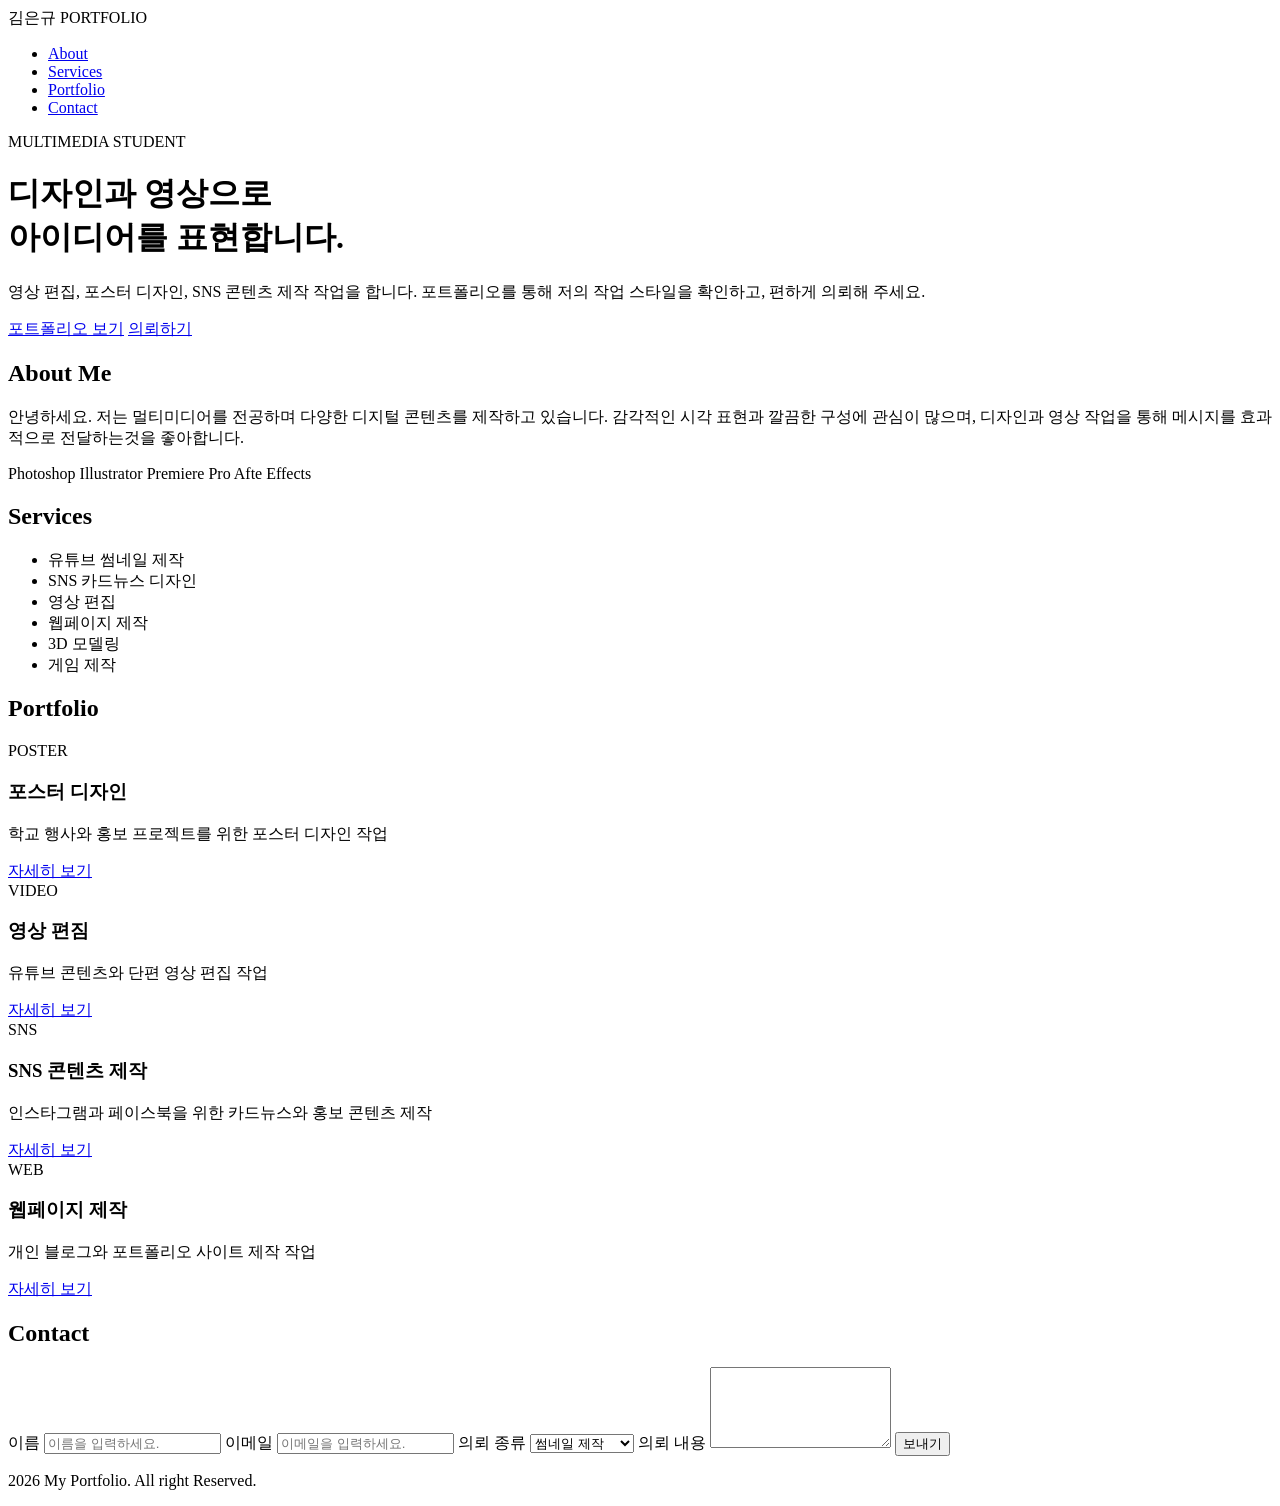
==== index.html @ 5b33d958 "Add files via upload" ====
<!DOCTYPE html>
<html lang="en">
    <head>
        <meta charset="UTF-8">
        <meta name="viewport" content="width=device-width, initial-scale=1.0">
        <title>My Portfolio</title>
        
        <body>
            <nav>
            <div>김은규 PORTFOLIO</div>
            <ul>
                <li><a href="#"> About  </a></li>
                <li><a href="#"> Services </a></li>
                <li><a href="#"> Portfolio </a></li>
                <li><a href="#"> Contact </a></li>
            </ul>
            </nav>


            <header>
            <div>
                <p> MULTIMEDIA STUDENT</p>
                <h1>디자인과 영상으로<br> 아이디어를 표현합니다.</h1>
                <p> 영상 편집, 포스터 디자인, SNS 콘텐츠 제작 작업을 합니다. 포트폴리오를 통해 저의 작업 스타일을 확인하고, 편하게 의뢰해 주세요.</p>
                
                <div>
                    <a href="#">포트폴리오 보기</a>
                    <a href="#">의뢰하기</a>
                </div>
            </div>
            </header>

            <section id="about">
            <h2>About Me</h2>
            <p> 안녕하세요. 저는 멀티미디어를 전공하며 다양한 디지털 콘텐츠를 제작하고 있습니다.
                감각적인 시각 표현과 깔끔한 구성에 관심이 많으며, 디자인과 영상 작업을 통해 메시지를 효과적으로 전달하는것을 좋아합니다.
            </p>

            <div>
                <span>Photoshop</span>
                <span>Illustrator</span>
                <span>Premiere Pro</span>
                <span>Afte Effects</span>
            </div>

            </section>

            <section id="services"> 
                <h2>Services</h2>
                <ul>
                    <li>유튜브 썸네일 제작</li>
                    <li>SNS 카드뉴스 디자인</li>
                    <li>영상 편집</li>
                    <li>웹페이지 제작</li>
                    <li>3D 모델링</li>
                    <li>게임 제작</li>
                </ul>
                
            </section>

            <section id=" portfolio">
            <h2>Portfolio</h2>    
            
            <div class="portfolio-grid">
                <div class="card">
                    <div>POSTER</div>
                    <h3>포스터 디자인</h3>
                    <p>학교 행사와 홍보 프로젝트를 위한 포스터 디자인 작업</p>    
                    <a href="#">자세히 보기</a>
                </div>

                <div class="card">
                    <div>VIDEO</div>
                    <h3>영상 편짐</h3>
                    <p>유튜브 콘텐츠와 단편 영상 편집 작업</p>
                    <a href="#">자세히 보기</a>
                
                
                </div>

            <div class="card">
                <div>SNS</div>
                    <h3>SNS 콘텐츠 제작</h3>
                    <p>인스타그램과 페이스북을 위한 카드뉴스와 홍보 콘텐츠 제작</p>
                    <a href="#">자세히 보기</a>
            </div>

            <div class="card">
                <div>WEB</div>
                    <h3>웹페이지 제작</h3>
                    <p>개인 블로그와 포트폴리오 사이트 제작 작업</p>
                    <a href="#">자세히 보기</a>


            </div>

            </div>



            </section>

            <section id="contact"> 
                <h2>Contact</h2>

                <form>
                    <label for="name">이름</label>
                    <input type="text" name="name" placeholder="이름을 입력하세요.">

                    <label for="email">이메일</label>
                    <input type="email" name="email" placeholder="이메일을 입력하세요.">

                    <label for="type">의뢰 종류</label>
                    <select name="type">
                        <option>썸네일 제작</option>
                        <option>포스터 디자인</option>
                        <option>영상 편집</option>
                        <option>웹페이지 제작</option>

                    </select>

                    <label for="message">의뢰 내용</label>
                    <textarea name="message" placeholder="의뢰할 내용을 입력하세요." rows="5">
                    </textarea>

                    <input type="submit" value="보내기">


                </form>

            </section>

            <footer>
                <p> 2026 My Portfolio. All right Reserved.</p>
            </footer>



        </body>
    </head>
</html>
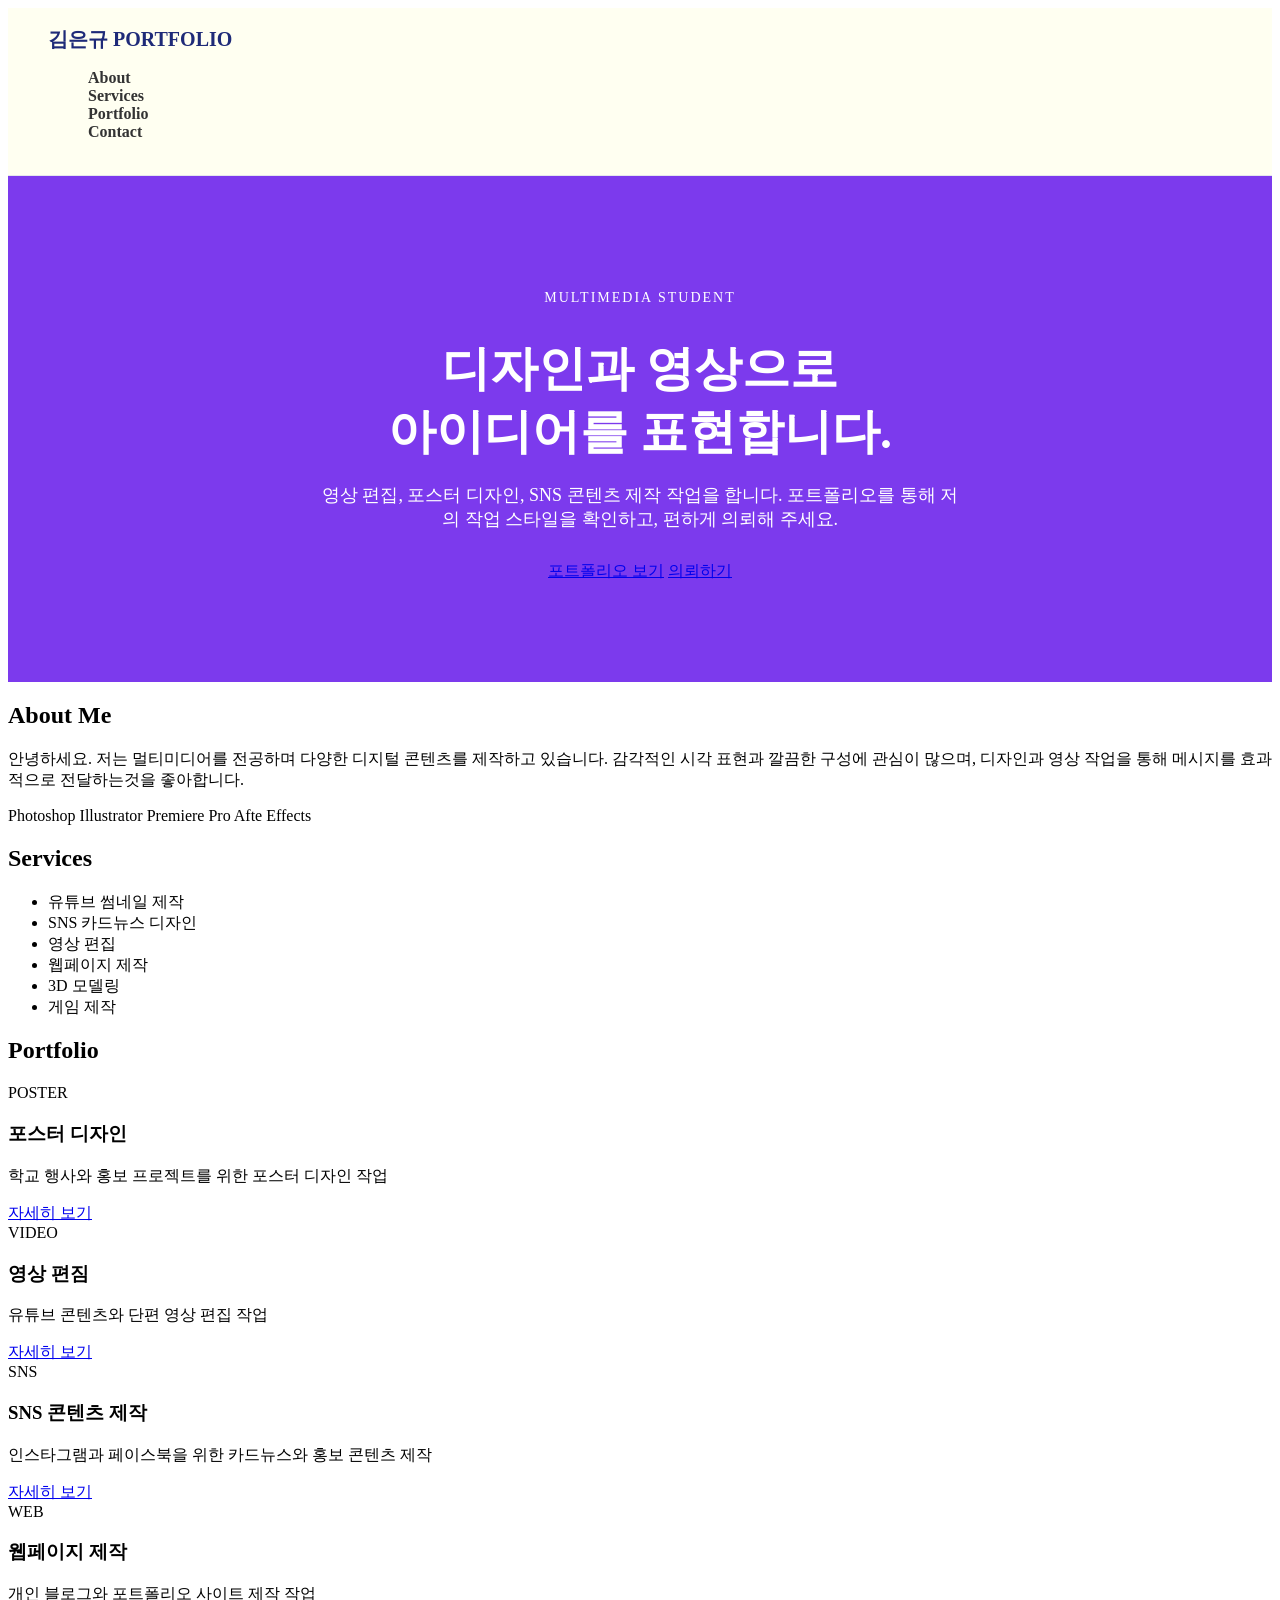
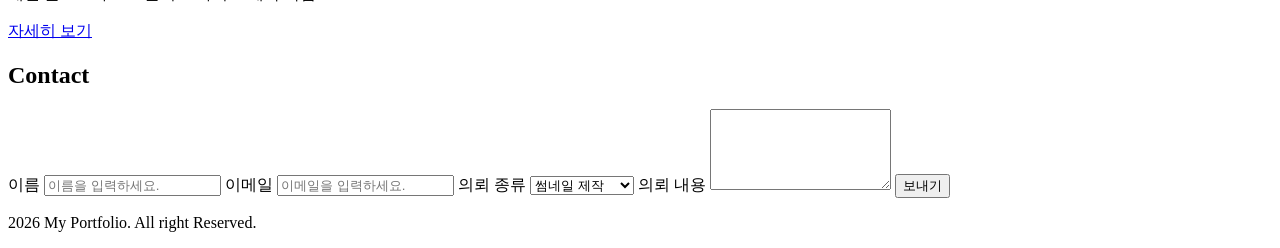
==== commit 20dfcc7e: "Add files via upload" ====
--- a/index.html
+++ b/index.html
@@ -4,10 +4,12 @@
         <meta charset="UTF-8">
         <meta name="viewport" content="width=device-width, initial-scale=1.0">
         <title>My Portfolio</title>
-        
+        <link rel="stylesheet" href="style.css"
+    </head>
         <body>
             <nav>
-            <div>김은규 PORTFOLIO</div>
+            <div class="logo">
+                김은규 PORTFOLIO</div>
             <ul>
                 <li><a href="#"> About  </a></li>
                 <li><a href="#"> Services </a></li>
@@ -17,13 +19,13 @@
             </nav>
 
 
-            <header>
-            <div>
-                <p> MULTIMEDIA STUDENT</p>
+            <header class="hero">
+            <div class="hero-text">
+                <p class="small-title"> MULTIMEDIA STUDENT</p>
                 <h1>디자인과 영상으로<br> 아이디어를 표현합니다.</h1>
-                <p> 영상 편집, 포스터 디자인, SNS 콘텐츠 제작 작업을 합니다. 포트폴리오를 통해 저의 작업 스타일을 확인하고, 편하게 의뢰해 주세요.</p>
+                <p class="hero-description"> 영상 편집, 포스터 디자인, SNS 콘텐츠 제작 작업을 합니다. 포트폴리오를 통해 저의 작업 스타일을 확인하고, 편하게 의뢰해 주세요.</p>
                 
-                <div>
+                <div class="hero-buttons">
                     <a href="#">포트폴리오 보기</a>
                     <a href="#">의뢰하기</a>
                 </div>
@@ -137,7 +139,6 @@
 
 
         </body>
-    </head>
 </html>
 
 
--- a/style.css
+++ b/style.css
@@ -0,0 +1,69 @@
+nav {
+    background-color: #fffff1;
+    border-bottom: 1px solid #e5e7eb;
+    padding: 18px 40px;
+}
+
+nav ul {
+    list-style: none;
+}
+
+nav ul li a {
+    text-decoration: none;
+    color: #333;
+    font-weight: bold;
+}
+
+nav ul li a:hover {
+    color: #7c3aed;
+}
+
+.logo {
+    font-size: 20px;
+    font-weight: bold;
+    color: #1e2a78;
+}
+
+.hero {
+    background-color: #7c3aed;
+    color: white;
+    padding: 100px 20px;
+    text-align: center;
+}
+
+.small-title {
+    font-size: 14px;
+    letter-spacing: 2px;
+    margin-bottom: 15px;
+}
+
+.hero h1 {
+    font-size: 48px;
+    margin-bottom: 20px;
+    line-height: 1.3;
+}
+
+.hero-description {
+    font-size: 18px;
+    width: 650px;
+    margin: 0 auto 30px auto;
+}
+
+
+
+
+
+
+
+
+
+
+
+
+
+
+
+
+
+
+
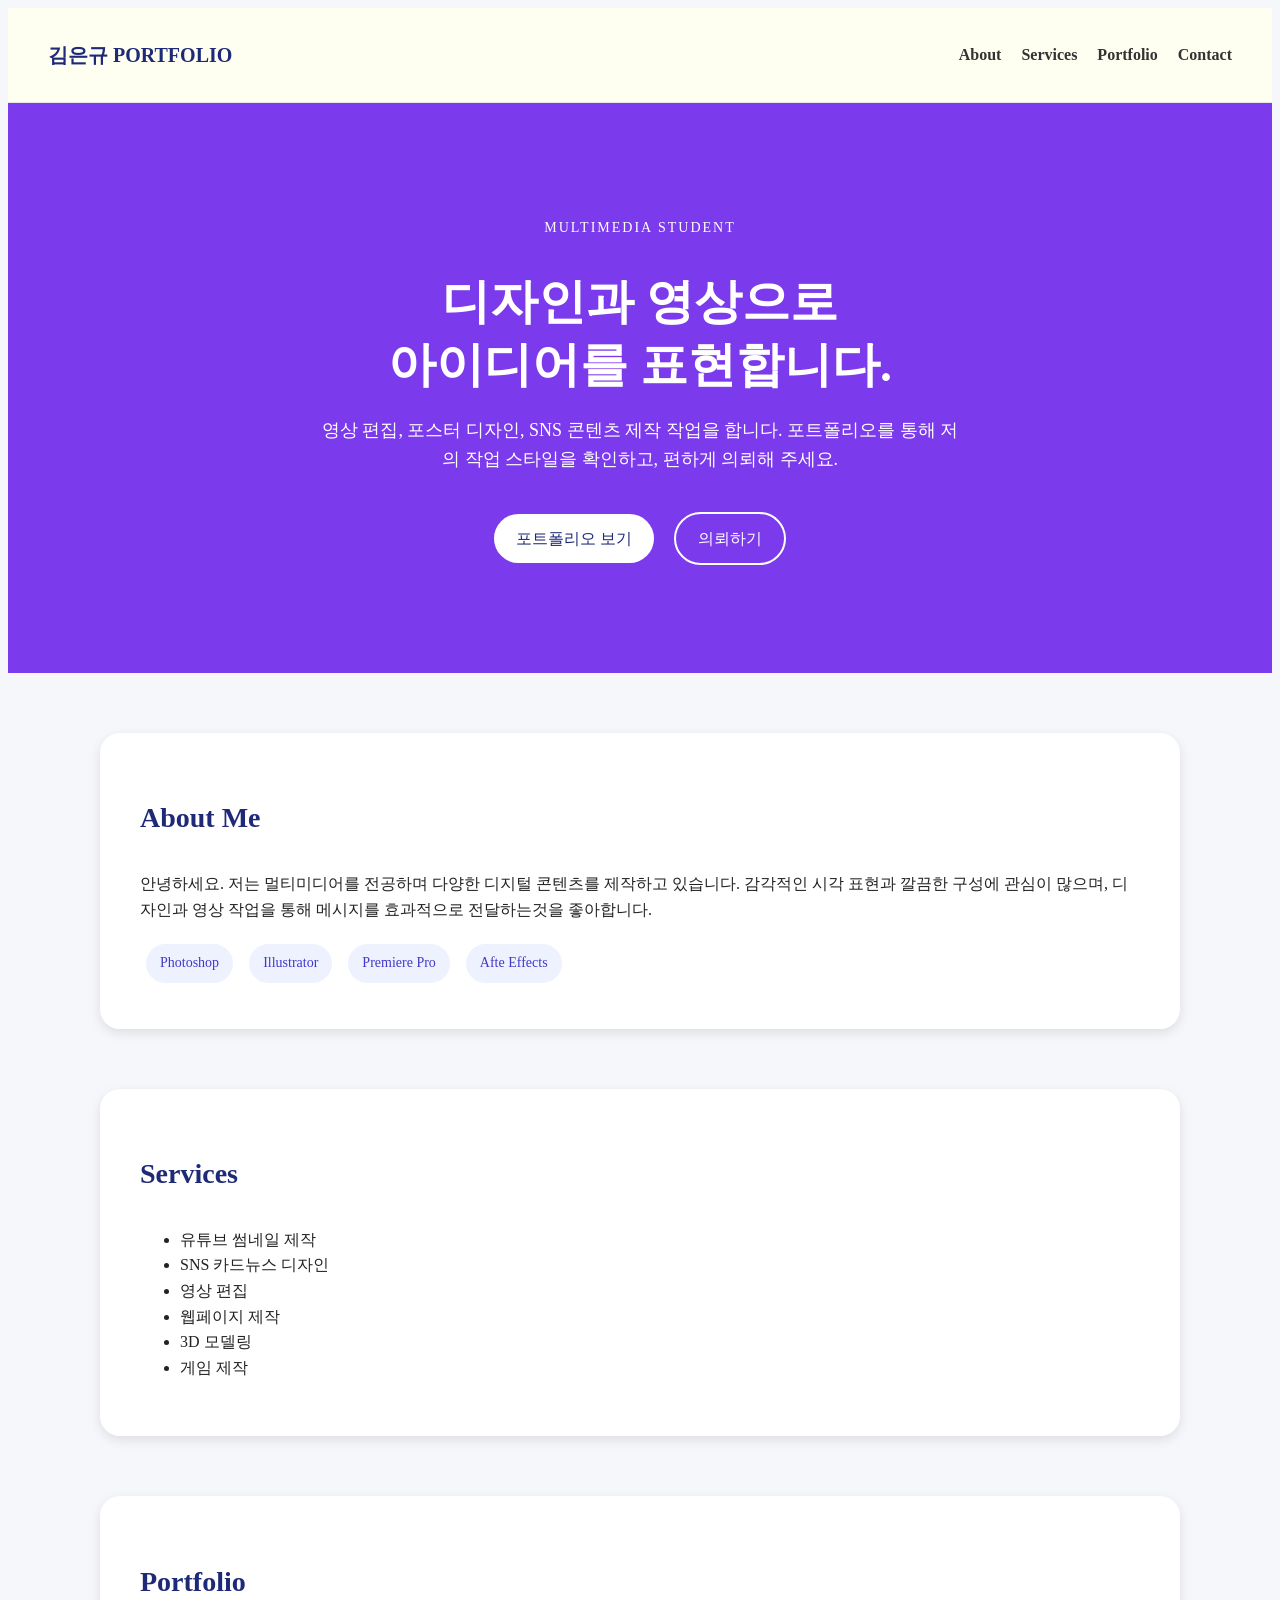
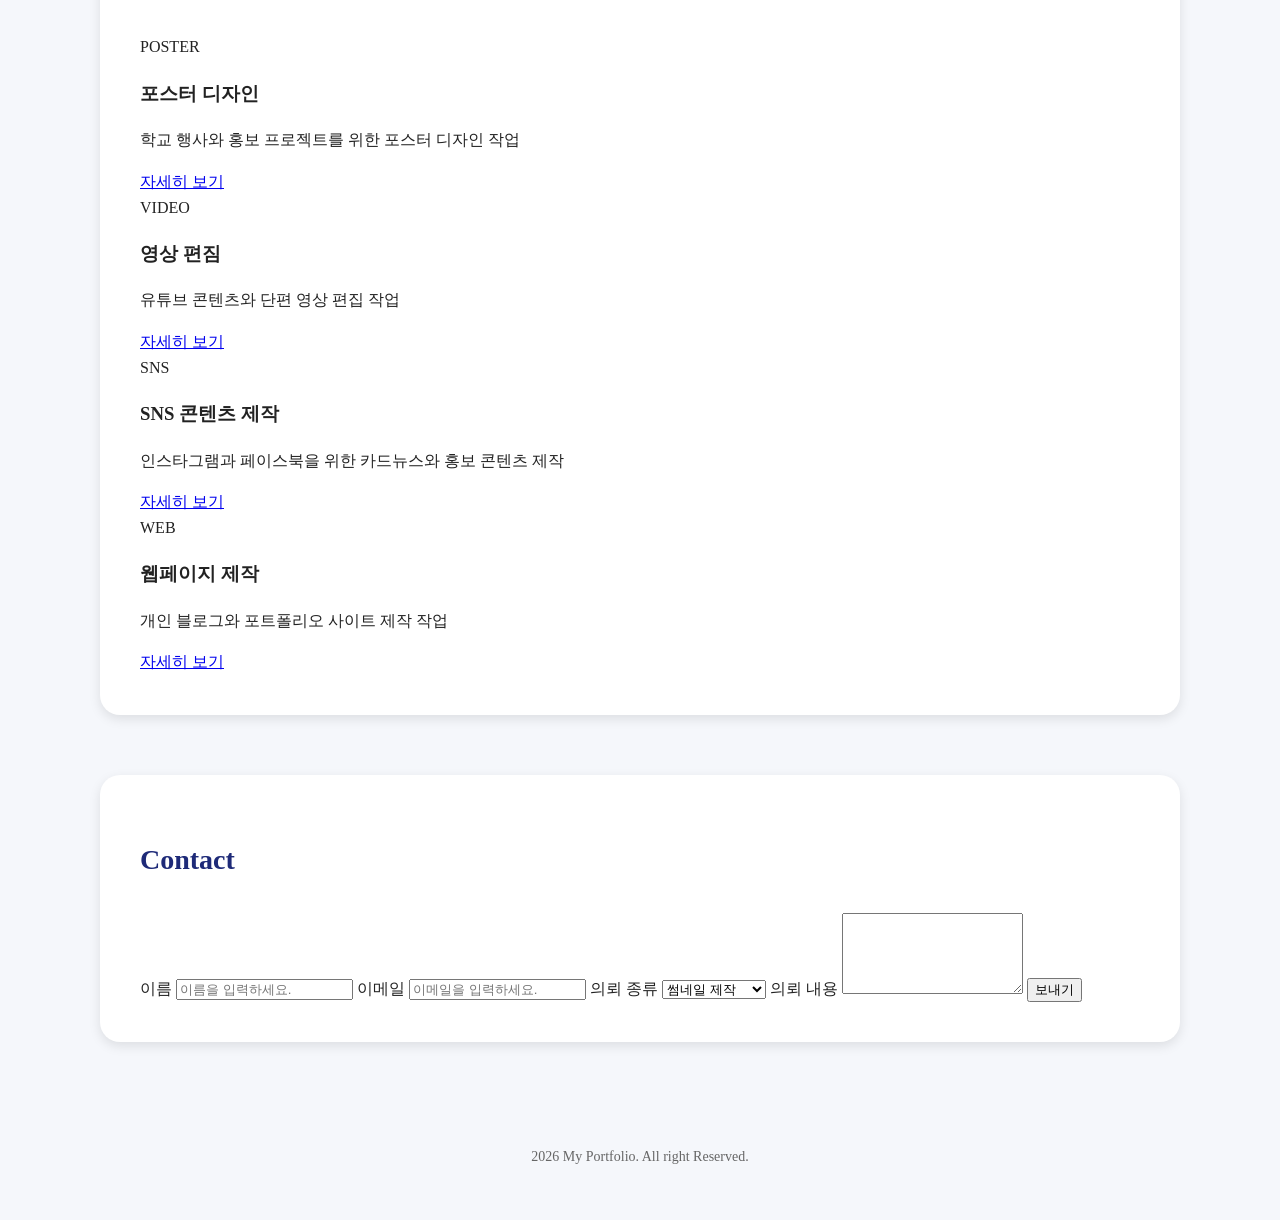
==== commit 3b701acd: "Add files via upload" ====
--- a/index.html
+++ b/index.html
@@ -26,8 +26,8 @@
                 <p class="hero-description"> 영상 편집, 포스터 디자인, SNS 콘텐츠 제작 작업을 합니다. 포트폴리오를 통해 저의 작업 스타일을 확인하고, 편하게 의뢰해 주세요.</p>
                 
                 <div class="hero-buttons">
-                    <a href="#">포트폴리오 보기</a>
-                    <a href="#">의뢰하기</a>
+                    <a href="#" class="btn first">포트폴리오 보기</a>
+                    <a href="#" class="btn second">의뢰하기</a>
                 </div>
             </div>
             </header>
@@ -38,7 +38,7 @@
                 감각적인 시각 표현과 깔끔한 구성에 관심이 많으며, 디자인과 영상 작업을 통해 메시지를 효과적으로 전달하는것을 좋아합니다.
             </p>
 
-            <div>
+            <div class="skills">
                 <span>Photoshop</span>
                 <span>Illustrator</span>
                 <span>Premiere Pro</span>
--- a/style.css
+++ b/style.css
@@ -2,10 +2,15 @@
     background-color: #fffff1;
     border-bottom: 1px solid #e5e7eb;
     padding: 18px 40px;
+    display: flex;
+    justify-content: space-between;
+    align-items: center;
 }
 
 nav ul {
     list-style: none;
+    display: flex;
+    gap: 20px;
 }
 
 nav ul li a {
@@ -49,6 +54,74 @@
     margin: 0 auto 30px auto;
 }
 
+.btn {
+    display: inline-block;
+    padding: 12px 22px;
+    border-radius: 30px;
+    text-decoration: none;
+    margin: 8px;
+}
+
+.first {
+    background-color: white;
+    color: #1e2a78;
+}
+
+.first:hover {
+    background-color: #f3f4f6;
+}
+
+.second {
+    border: 2px solid white;
+    color: white;
+}
+
+.second:hover {
+    background-color: white;
+    color: #1e2a78;
+}
+
+body {
+    background-color: #f5f7fb;
+    color: #222;
+    line-height: 1.6;
+}
+
+section {
+    background-color: white;
+    width: 1000px;
+    margin: 60px  auto;
+    padding: 40px;
+    border-radius: 20px;
+    box-shadow: rgba(0, 0, 0, 0.1) 0px 4px 12px;
+}
+
+section h2 {
+    font-size: 28px;
+    margin-bottom: 30px;
+    color: #1e2a78;
+}
+
+.skills span {
+    display: inline-block;
+    background-color: #eef2ff;
+    padding: 8px 14px;
+    border-radius: 20px;
+    margin: 6px;
+    font-size: 14px;
+    color: #4338ca;
+}
+
+#service ul {
+    font-size: 17px;
+}
+
+footer {
+    text-align: center;
+    padding: 30px 20px;
+    color: #666;
+    font-size: 14px;
+}
 
 
 
@@ -67,3 +140,11 @@
 
 
 
+
+
+
+
+
+
+
+
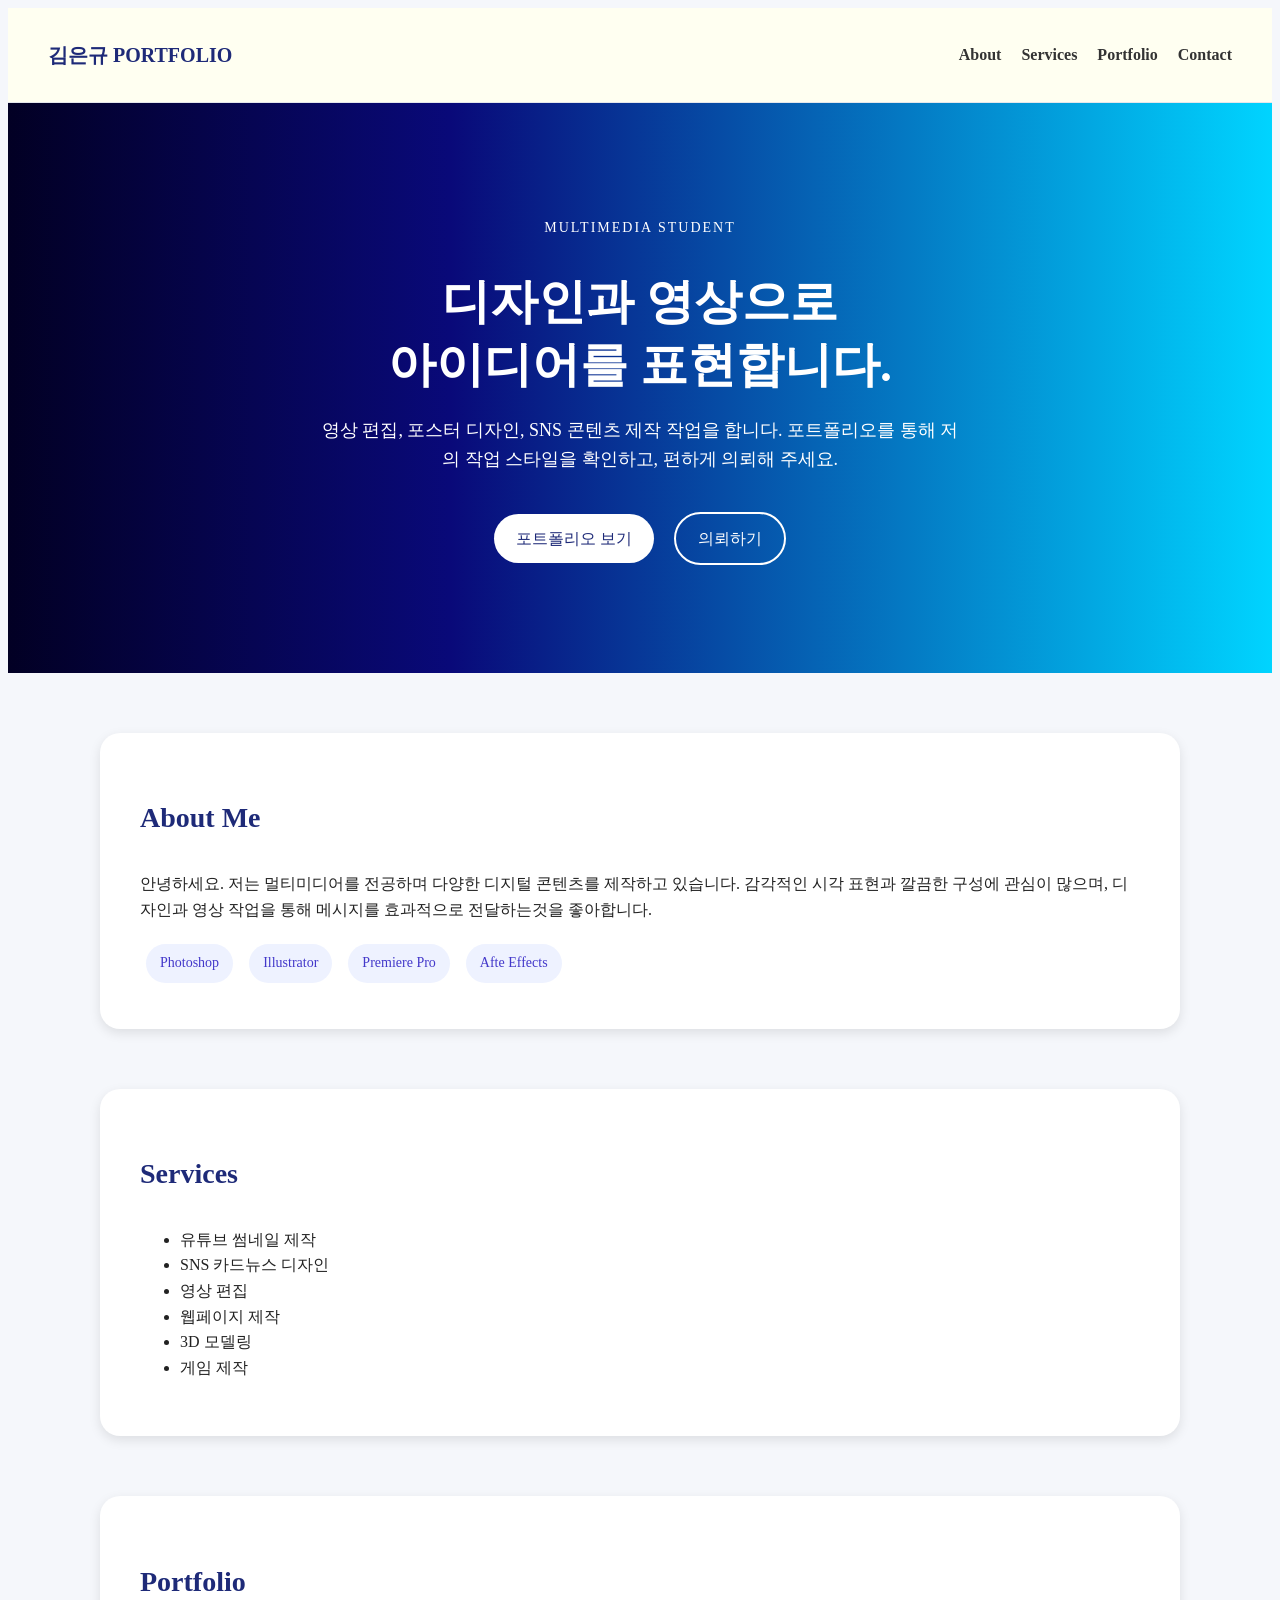
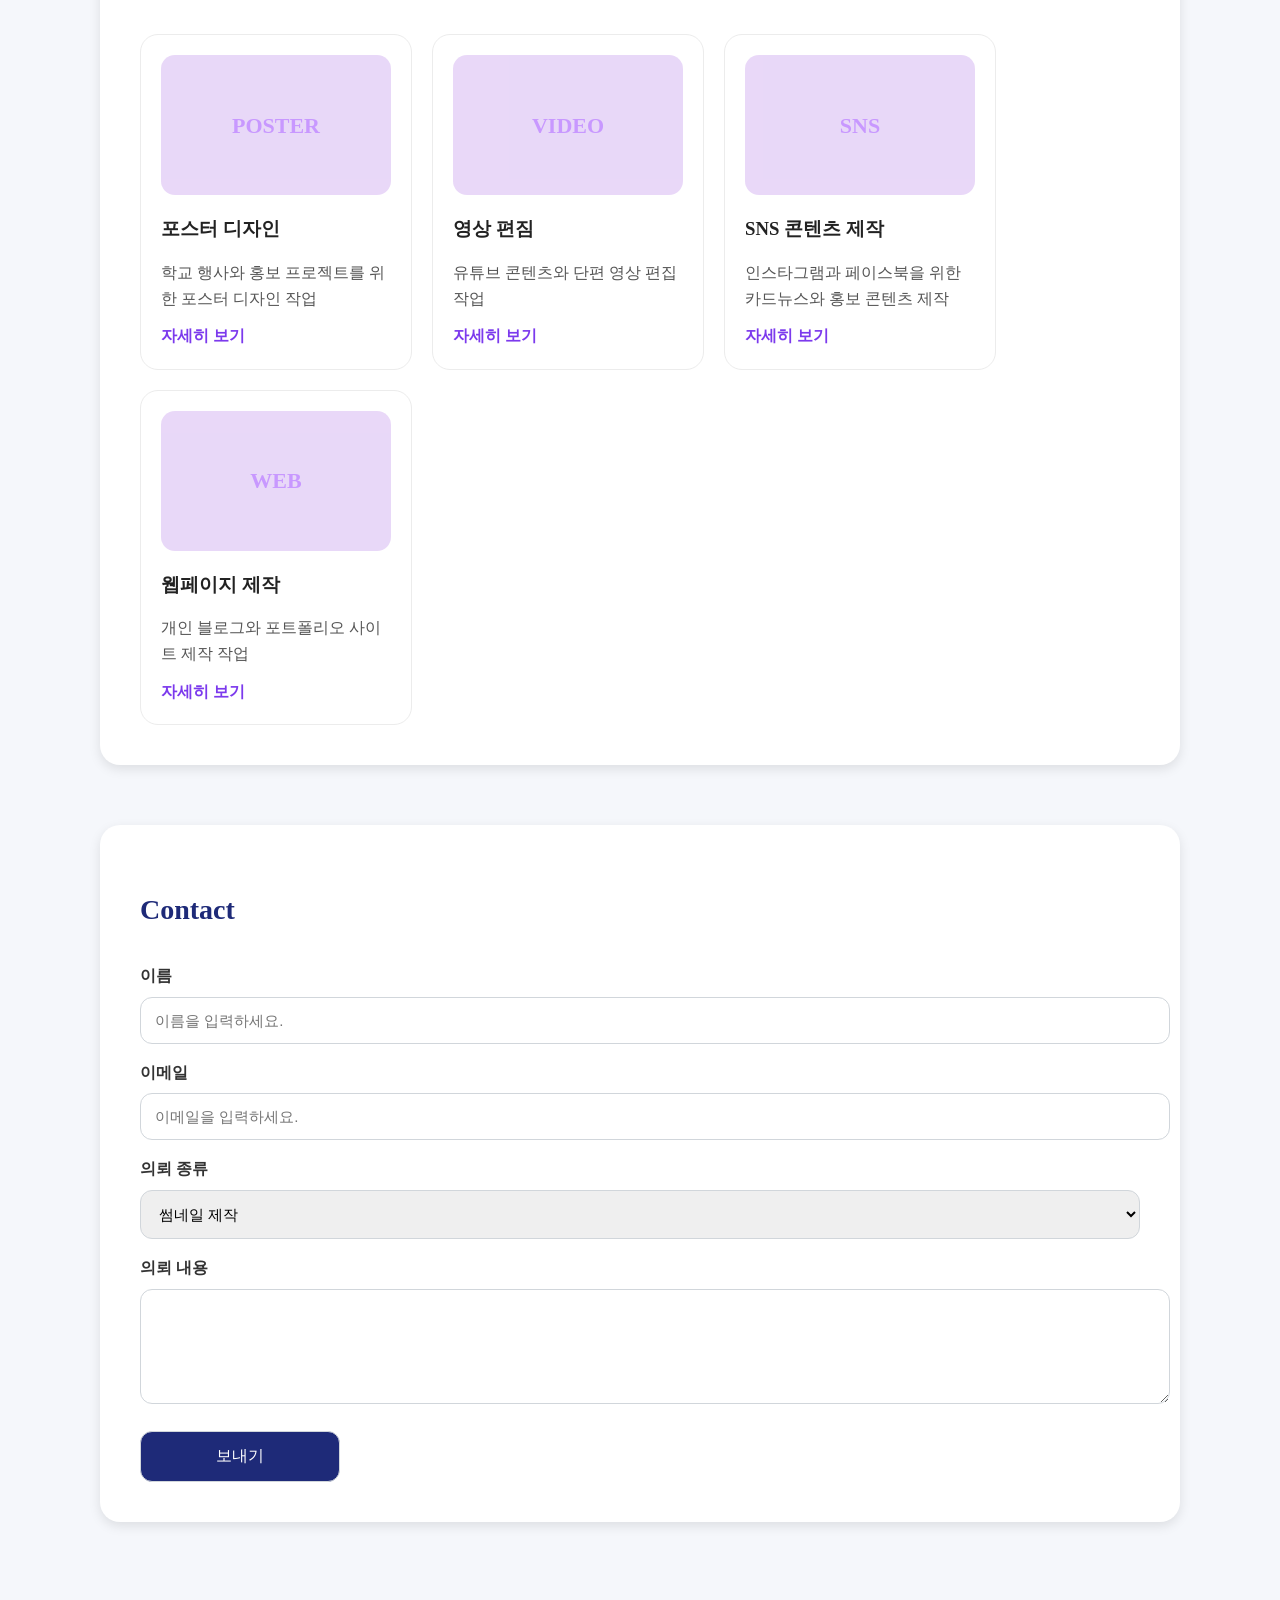
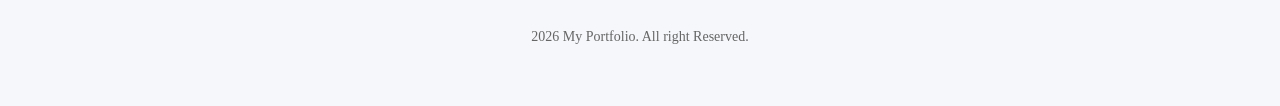
==== commit 609ce705: "Add files via upload" ====
--- a/index.html
+++ b/index.html
@@ -65,14 +65,14 @@
             
             <div class="portfolio-grid">
                 <div class="card">
-                    <div>POSTER</div>
+                    <div class="card-image">POSTER</div>
                     <h3>포스터 디자인</h3>
                     <p>학교 행사와 홍보 프로젝트를 위한 포스터 디자인 작업</p>    
                     <a href="#">자세히 보기</a>
                 </div>
 
                 <div class="card">
-                    <div>VIDEO</div>
+                    <div class="card-image">VIDEO</div>
                     <h3>영상 편짐</h3>
                     <p>유튜브 콘텐츠와 단편 영상 편집 작업</p>
                     <a href="#">자세히 보기</a>
@@ -81,14 +81,14 @@
                 </div>
 
             <div class="card">
-                <div>SNS</div>
+                <div class="card-image">SNS</div>
                     <h3>SNS 콘텐츠 제작</h3>
                     <p>인스타그램과 페이스북을 위한 카드뉴스와 홍보 콘텐츠 제작</p>
                     <a href="#">자세히 보기</a>
             </div>
 
             <div class="card">
-                <div>WEB</div>
+                <div class="card-image">WEB</div>
                     <h3>웹페이지 제작</h3>
                     <p>개인 블로그와 포트폴리오 사이트 제작 작업</p>
                     <a href="#">자세히 보기</a>
@@ -105,7 +105,7 @@
             <section id="contact"> 
                 <h2>Contact</h2>
 
-                <form>
+                <form class="contact-form">
                     <label for="name">이름</label>
                     <input type="text" name="name" placeholder="이름을 입력하세요.">
 
--- a/style.css
+++ b/style.css
@@ -30,7 +30,8 @@
 }
 
 .hero {
-    background-color: #7c3aed;
+    background: #020024;
+    background: linear-gradient(90deg, rgba(2, 0, 36, 1) 0%, rgba(9, 9, 121, 1) 35%, rgba(0, 212, 255, 1) 100%);
     color: white;
     padding: 100px 20px;
     text-align: center;
@@ -123,28 +124,77 @@
     font-size: 14px;
 }
 
-
-
-
-
-
-
-
-
-
-
-
-
-
-
-
-
-
-
-
-
-
-
-
-
-
+.card {
+    border: 1px solid #ececec;
+    border-radius: 18px;
+    padding: 20px;
+    width: 230px;
+}
+
+.card h3 {
+    color: #222;
+    margin-bottom: 15px;
+}
+
+.card p {
+    color: #555;
+    margin-bottom: 12px;
+}
+
+.card a {
+    color:#7c3aed;
+    text-decoration: none;
+    font-weight: bold;
+}
+
+.card a:hover {
+    text-decoration: underline;
+}
+
+.card-image {
+    height: 140px;
+    background-color: rgb(200, 159, 238);
+    border-radius: 14px;
+    opacity: 0.4;
+    font-size: 22px;
+    font-weight: bold;
+    color: #7701ff;
+    display: flex;
+    justify-content: center;
+    align-items: center;
+    margin-bottom: 18px;
+}
+
+.portfolio-grid {
+    display: flex;
+    gap: 20px;
+    flex-wrap: wrap;
+}
+
+.contact-form label {
+    display: block;
+    margin-top: 16px;
+    margin-bottom: 8px;
+    color: #333;
+    font-weight: bold;
+}
+
+.contact-form input, 
+.contact-form select, 
+.contact-form textarea {
+    width: 100%;
+    padding: 14px;
+    border: 1px solid #d1d6db;
+    border-radius: 12px;
+    font-size: 15px;
+}
+
+.contact-form input[type="submit"] {
+    margin-top: 20px;
+    background-color: #1e2a78;
+    color: white;
+    width: 200px;
+    font-size: 16px;
+}
+
+
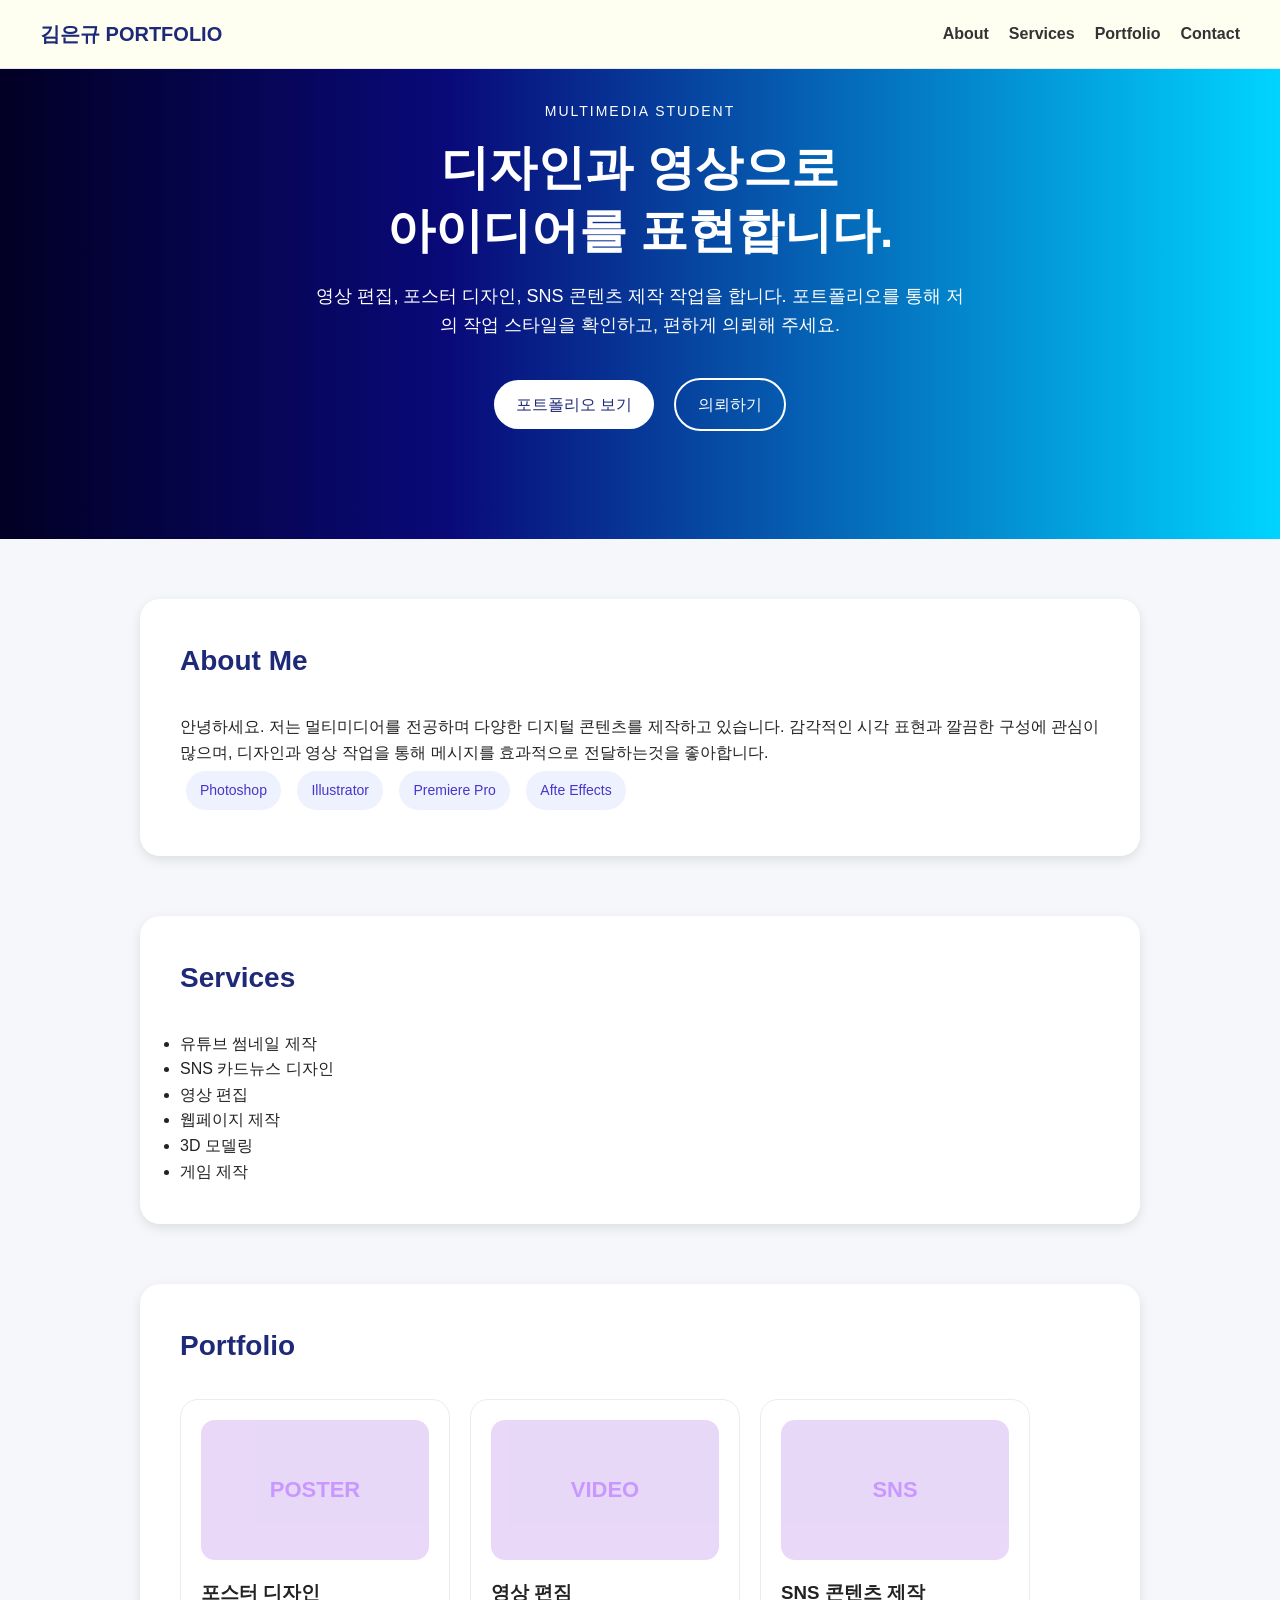
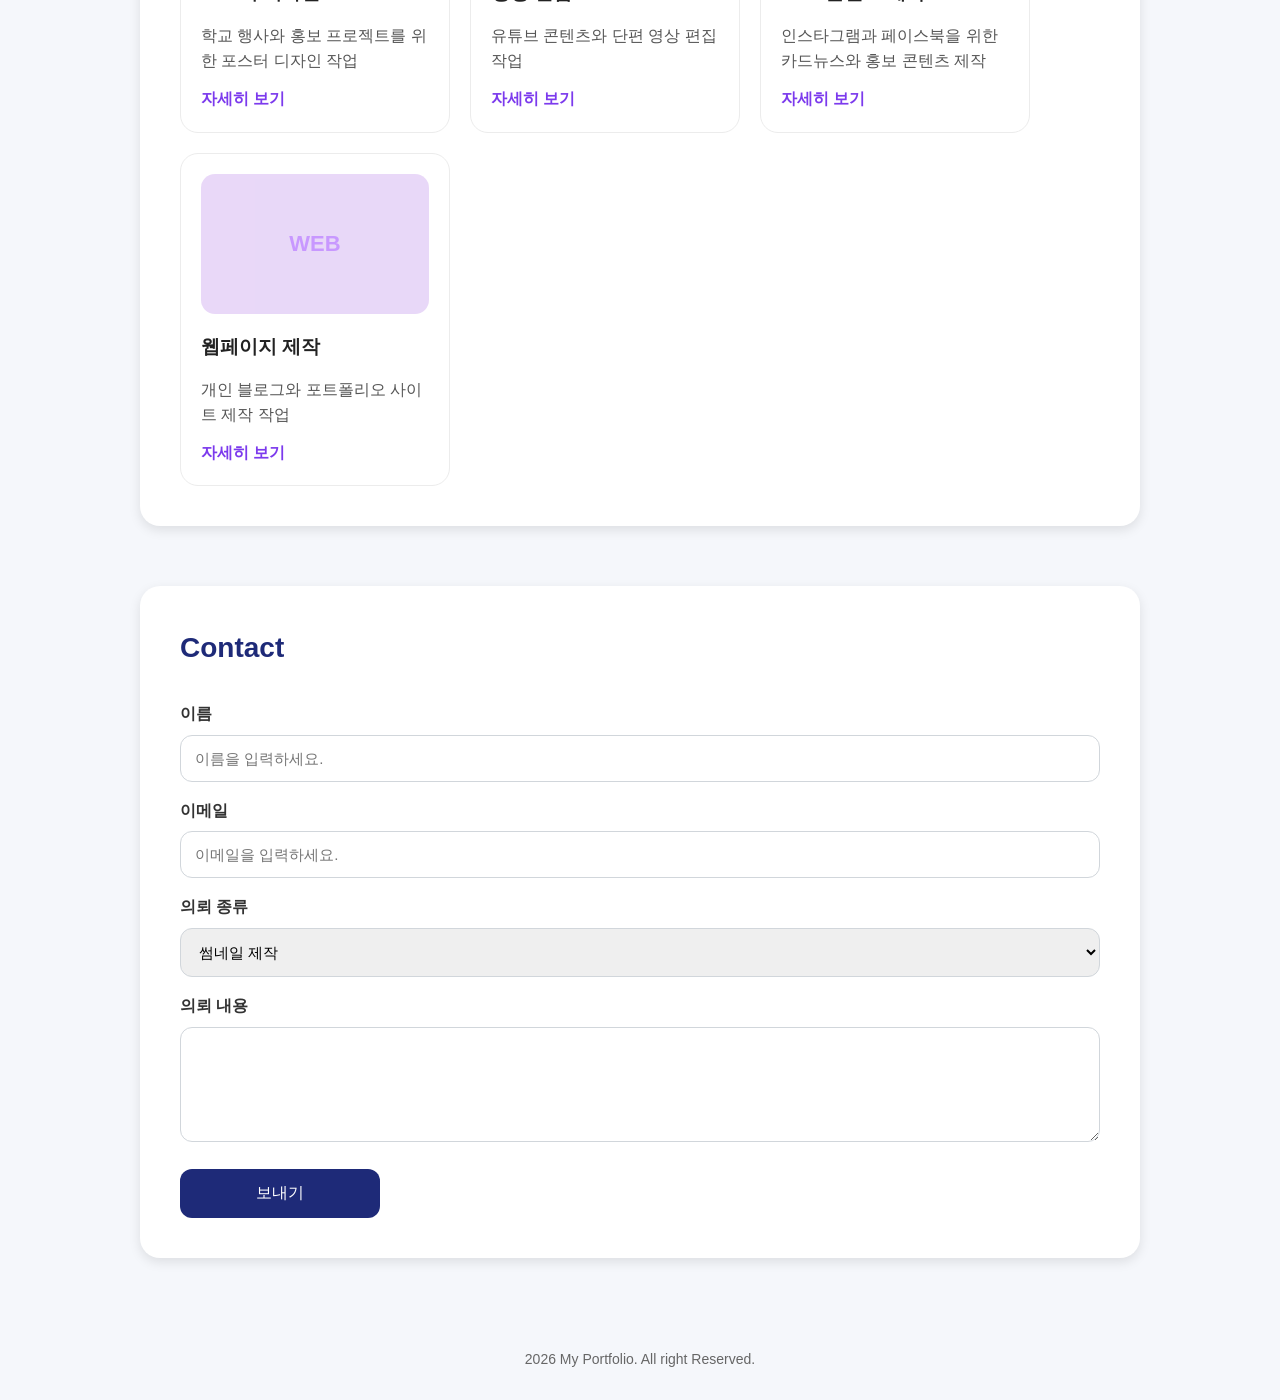
==== commit 8d5104c4: "Add files via upload" ====
--- a/index.html
+++ b/index.html
@@ -4,17 +4,17 @@
         <meta charset="UTF-8">
         <meta name="viewport" content="width=device-width, initial-scale=1.0">
         <title>My Portfolio</title>
-        <link rel="stylesheet" href="style.css"
+        <link rel="stylesheet" href="style.css">
     </head>
         <body>
             <nav>
             <div class="logo">
                 김은규 PORTFOLIO</div>
             <ul>
-                <li><a href="#"> About  </a></li>
-                <li><a href="#"> Services </a></li>
-                <li><a href="#"> Portfolio </a></li>
-                <li><a href="#"> Contact </a></li>
+                <li><a href="#about"> About  </a></li>
+                <li><a href="#service"> Services </a></li>
+                <li><a href="#portfolio"> Portfolio </a></li>
+                <li><a href="#contact"> Contact </a></li>
             </ul>
             </nav>
 
@@ -68,14 +68,14 @@
                     <div class="card-image">POSTER</div>
                     <h3>포스터 디자인</h3>
                     <p>학교 행사와 홍보 프로젝트를 위한 포스터 디자인 작업</p>    
-                    <a href="#">자세히 보기</a>
+                    <a href="poster.html" target="_blank">자세히 보기</a>
                 </div>
 
                 <div class="card">
                     <div class="card-image">VIDEO</div>
                     <h3>영상 편짐</h3>
                     <p>유튜브 콘텐츠와 단편 영상 편집 작업</p>
-                    <a href="#">자세히 보기</a>
+                    <a href="video.html" target="_blank">자세히 보기</a>
                 
                 
                 </div>
@@ -84,14 +84,14 @@
                 <div class="card-image">SNS</div>
                     <h3>SNS 콘텐츠 제작</h3>
                     <p>인스타그램과 페이스북을 위한 카드뉴스와 홍보 콘텐츠 제작</p>
-                    <a href="#">자세히 보기</a>
+                    <a href="sns.html" target="_blank">자세히 보기</a>
             </div>
 
             <div class="card">
                 <div class="card-image">WEB</div>
                     <h3>웹페이지 제작</h3>
                     <p>개인 블로그와 포트폴리오 사이트 제작 작업</p>
-                    <a href="#">자세히 보기</a>
+                    <a href="web.html" target="_blank">자세히 보기</a>
 
 
             </div>
--- a/style.css
+++ b/style.css
@@ -1,3 +1,10 @@
+* {
+    box-sizing: border-box;
+    margin: 0;
+    padding: 0;
+    font-family: Arial, sans-serif;
+}
+
 nav {
     background-color: #fffff1;
     border-bottom: 1px solid #e5e7eb;
@@ -5,6 +12,11 @@
     display: flex;
     justify-content: space-between;
     align-items: center;
+    position: fixed;
+    width: 100%;
+    top: 0;
+    left: 0;
+    z-index: 1000;
 }
 
 nav ul {
@@ -35,6 +47,7 @@
     color: white;
     padding: 100px 20px;
     text-align: center;
+    animation: fadeUp 1s ease;
 }
 
 .small-title {
@@ -128,7 +141,13 @@
     border: 1px solid #ececec;
     border-radius: 18px;
     padding: 20px;
-    width: 230px;
+    width: 270px;
+    transition: box-shdow 0.3s, transform 0.3s;
+}
+
+.card:hover {
+    box-shadow: 0 10px 24px rgba(0, 0, 0, 0.12);
+    transform: translate(0px, -8px);
 }
 
 .card h3 {
@@ -195,6 +214,24 @@
     color: white;
     width: 200px;
     font-size: 16px;
-}
-
-
+    border: none;
+    padding: 14px 24px;
+    transition: background-color 0.3s, trasnform 0.3s;
+}
+
+.contact-form input[type="submit"]:hover {
+    background-color: #7c3aed;
+    transform: translate(0, -4px);
+}
+
+@keyframes fadeUp {
+    from {
+        opacity: 0;
+        transform: translate(0, 25px);
+    }
+
+    to {
+        opacity: 1;
+        transform: translate(0, 0);
+    }
+}
